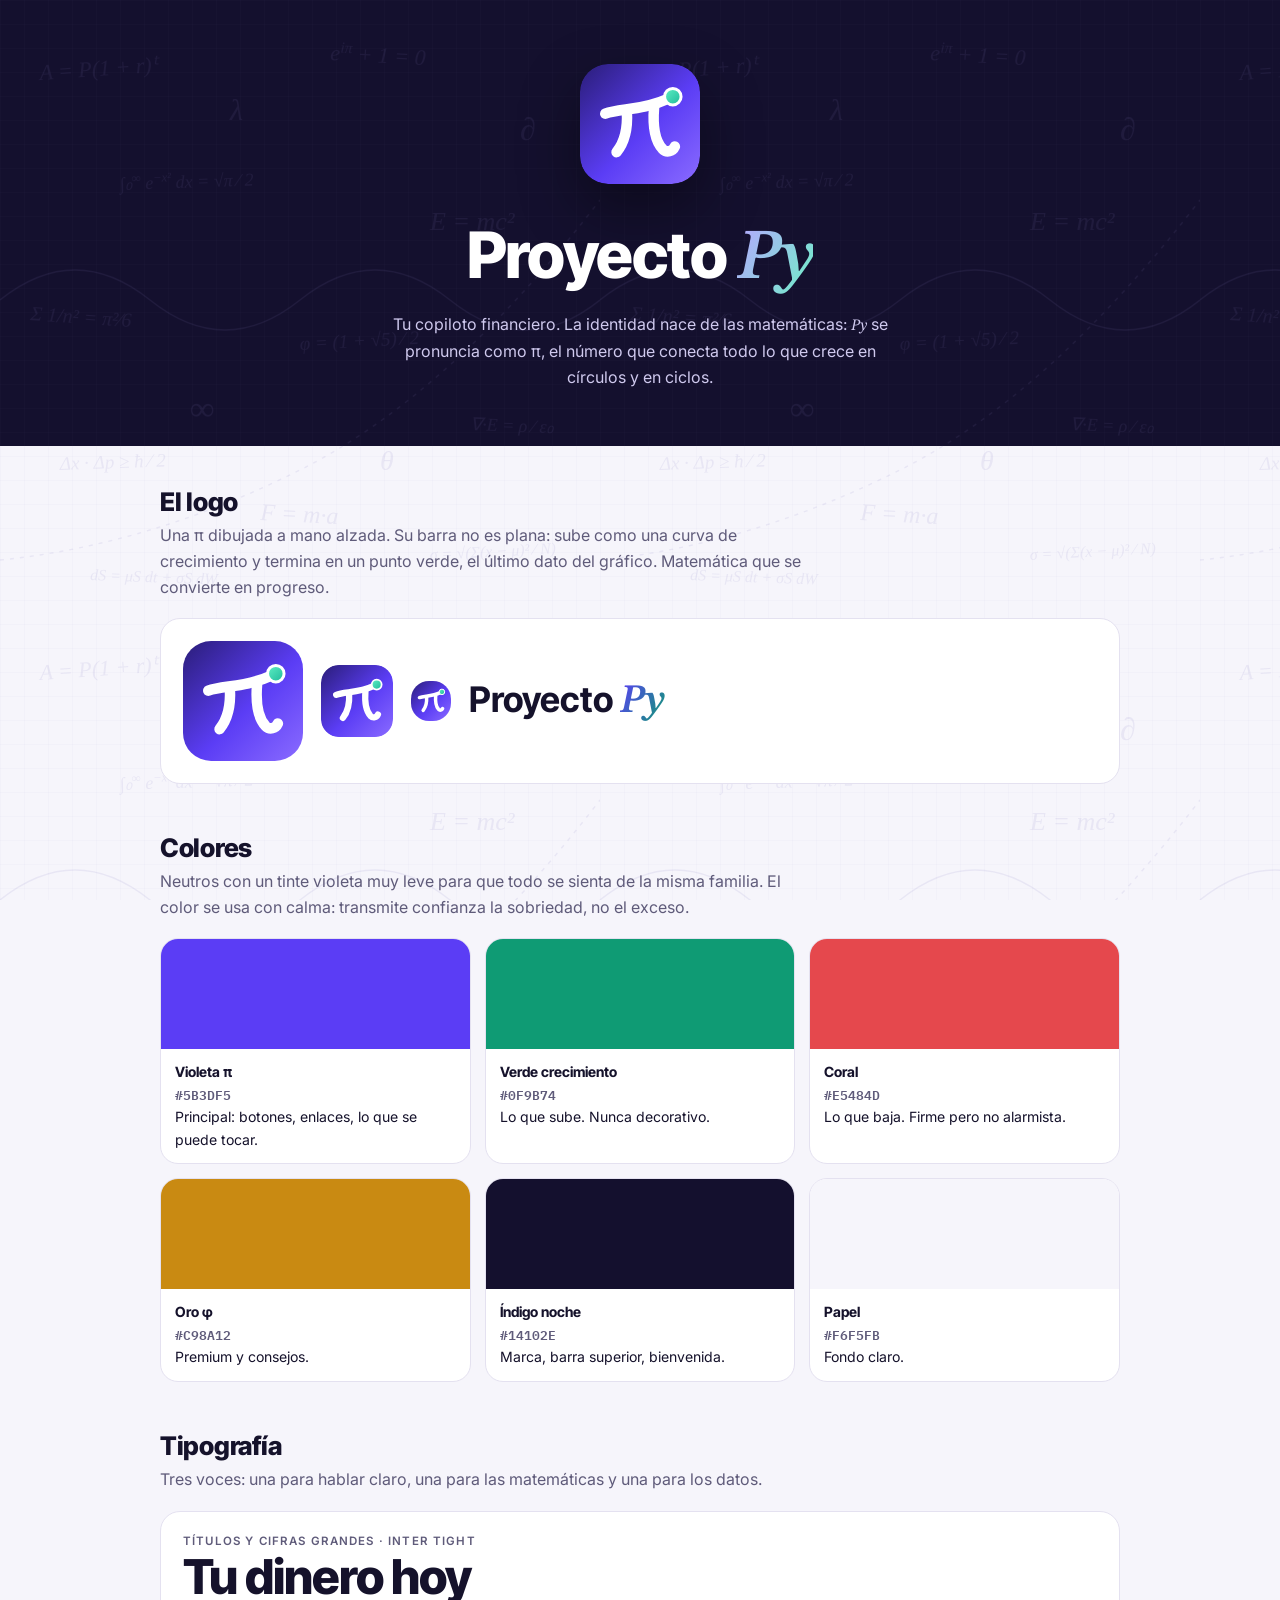
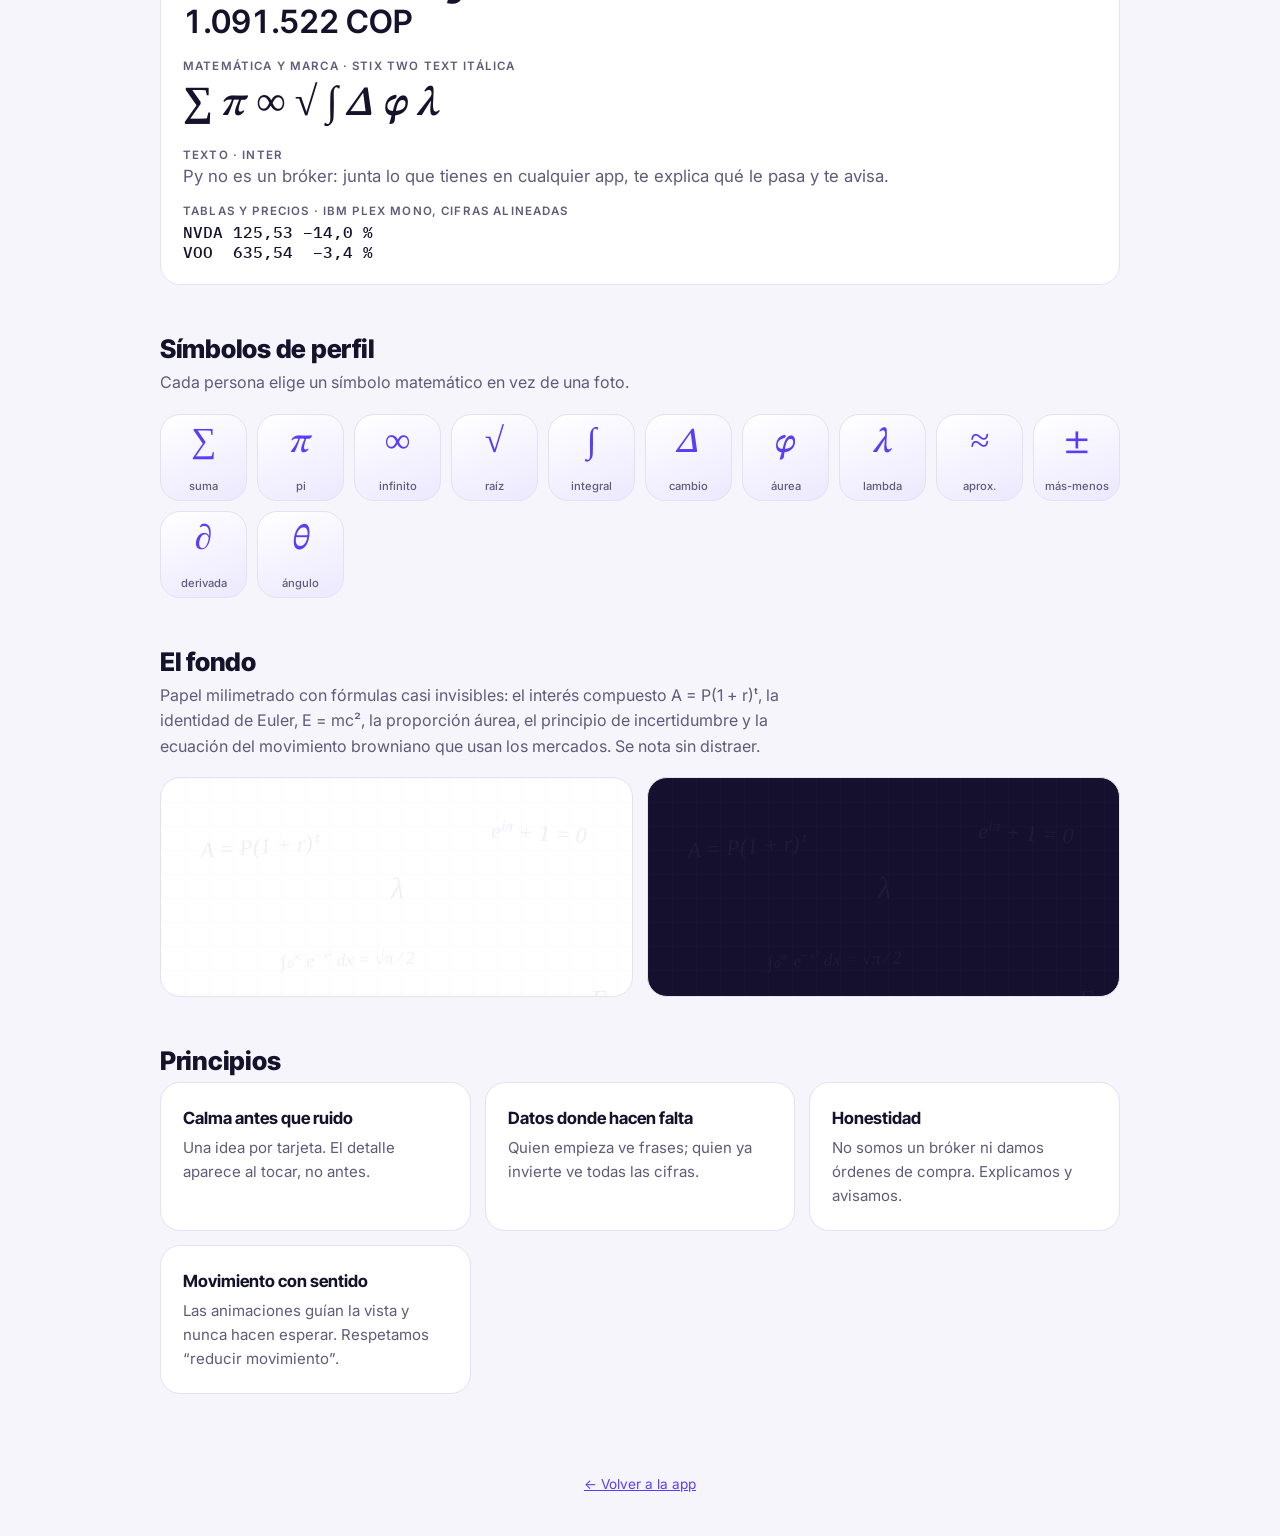
==== app/marca.html @ 68223124 "Identidad visual π: logo, paleta, tipografía matemática, fondo de fórmulas y guía de marca Co-Author" ====
<!doctype html>
<html lang="es">
<head>
<meta charset="utf-8">
<meta name="viewport" content="width=device-width,initial-scale=1,viewport-fit=cover">
<title>Proyecto Py · Marca</title>
<meta name="robots" content="noindex">
<link rel="icon" href="icon.svg" type="image/svg+xml">
<link rel="stylesheet" href="https://fonts.googleapis.com/css2?family=Inter+Tight:wght@500;600;700;800&family=Inter:wght@400;500;600&family=IBM+Plex+Mono:wght@400;600&family=STIX+Two+Text:ital,wght@1,500;1,600&display=swap">
<style>
:root{--bg:#f6f5fb;--fg:#15122b;--muted:#5f5b7a;--line:#e4e1f0;--surface:#fff;--math:"STIX Two Text",Georgia,serif;--display:"Inter Tight",system-ui,sans-serif}
@media (prefers-color-scheme:dark){:root{--bg:#0e0b1f;--fg:#ecebf7;--muted:#a19cc4;--line:#2b2550;--surface:#17132e;color-scheme:dark}}
*{box-sizing:border-box}
body{margin:0;background:var(--bg) url(fondo-claro.svg) fixed;background-size:600px;color:var(--fg);font:16px/1.6 Inter,system-ui,sans-serif}
@media (prefers-color-scheme:dark){body{background-image:url(fondo-oscuro.svg)}}
.hero{background:#14102e url(fondo-oscuro.svg);background-size:600px;color:#fff;padding:64px max(20px,env(safe-area-inset-left,0px)) 56px;text-align:center}
.hero img{width:120px;height:120px;border-radius:28px;box-shadow:0 24px 60px rgba(0,0,0,.4)}
.hero h1{font:800 clamp(2.4rem,7vw,4rem)/1 var(--display);margin:22px 0 8px;letter-spacing:-.02em}
.hero h1 em{font:italic 600 1.12em var(--math);background:linear-gradient(120deg,#b7a6ff,#6ff0c8);-webkit-background-clip:text;background-clip:text;color:transparent}
.hero p{color:#cfc9ee;max-width:52ch;margin:0 auto}
main{max-width:1000px;margin:0 auto;padding:40px max(20px,env(safe-area-inset-right,0px)) 80px max(20px,env(safe-area-inset-left,0px));display:grid;gap:48px}
h2{font:800 1.6rem var(--display);margin:0 0 6px;letter-spacing:-.01em}
.lead{color:var(--muted);margin:0 0 18px;max-width:65ch}
.card{background:var(--surface);border:1px solid var(--line);border-radius:20px;padding:22px}
.grid{display:grid;grid-template-columns:repeat(auto-fit,minmax(260px,1fr));gap:14px}
.sw{border-radius:18px;overflow:hidden;border:1px solid var(--line);background:var(--surface)}
.sw div{height:110px}
.sw p{margin:0;padding:12px 14px;font-size:.88rem}
.sw b{display:block;font-family:var(--display)}
.sw code{font:600 .8rem "IBM Plex Mono",monospace;color:var(--muted)}
.logos{display:flex;flex-wrap:wrap;gap:18px;align-items:center}
.logos img{border-radius:18px}
.wm{font:700 2.2rem var(--display)}
.wm em{font:italic 600 1.15em var(--math);background:linear-gradient(120deg,#5b3df5,#0f9b74);-webkit-background-clip:text;background-clip:text;color:transparent}
.type{display:grid;gap:18px}
.type .s1{font:800 3rem/1.05 var(--display);letter-spacing:-.02em}
.type .s2{font:italic 600 2.6rem var(--math)}
.type .s3{font:400 1.05rem Inter,sans-serif;color:var(--muted)}
.type .s4{font:600 2rem var(--display);font-variant-numeric:tabular-nums}
.type .s5{font:500 1rem "IBM Plex Mono",monospace}
.type small{display:block;font:600 .72rem Inter;letter-spacing:.1em;text-transform:uppercase;color:var(--muted);margin-bottom:4px}
.syms{display:grid;grid-template-columns:repeat(auto-fill,minmax(84px,1fr));gap:10px}
.syms div{aspect-ratio:1;border-radius:20px;display:grid;place-items:center;font:italic 500 2.2rem var(--math);color:#5b3df5;background:linear-gradient(160deg,var(--surface),#ece8ff);border:1px solid var(--line)}
@media (prefers-color-scheme:dark){.syms div{color:#b7a6ff;background:linear-gradient(160deg,var(--surface),#2a2260)}}
.syms span{font:500 .7rem Inter;color:var(--muted);font-style:normal}
.rules{display:grid;grid-template-columns:repeat(auto-fit,minmax(260px,1fr));gap:14px}
.rules .card b{font-family:var(--display);font-size:1.05rem;display:block;margin-bottom:4px}
.rules .card p{margin:0;color:var(--muted);font-size:.94rem}
.pattern{height:220px;border-radius:20px;border:1px solid var(--line);background:#fff url(fondo-claro.svg);background-size:600px}
.pattern.dark{background:#14102e url(fondo-oscuro.svg);background-size:600px}
.two{display:grid;grid-template-columns:1fr 1fr;gap:14px}
@media (max-width:640px){.two{grid-template-columns:1fr}}
footer{text-align:center;color:var(--muted);font-size:.85rem;padding-bottom:40px}
a{color:#5b3df5}
</style>
</head>
<body>
<header class="hero">
  <img src="icon.svg" alt="Logo de Proyecto Py">
  <h1>Proyecto <em>Py</em></h1>
  <p>Tu copiloto financiero. La identidad nace de las matemáticas: <em style="font-family:var(--math)">Py</em> se pronuncia como π, el número que conecta todo lo que crece en círculos y en ciclos.</p>
</header>
<main>
  <section>
    <h2>El logo</h2>
    <p class="lead">Una π dibujada a mano alzada. Su barra no es plana: sube como una curva de crecimiento y termina en un punto verde, el último dato del gráfico. Matemática que se convierte en progreso.</p>
    <div class="card logos">
      <img src="icon.svg" width="120" height="120" alt="">
      <img src="icon.svg" width="72" height="72" alt="">
      <img src="icon.svg" width="40" height="40" alt="">
      <span class="wm">Proyecto <em>Py</em></span>
    </div>
  </section>
  <section>
    <h2>Colores</h2>
    <p class="lead">Neutros con un tinte violeta muy leve para que todo se sienta de la misma familia. El color se usa con calma: transmite confianza la sobriedad, no el exceso.</p>
    <div class="grid">
      <div class="sw"><div style="background:#5b3df5"></div><p><b>Violeta π</b><code>#5B3DF5</code><br>Principal: botones, enlaces, lo que se puede tocar.</p></div>
      <div class="sw"><div style="background:#0f9b74"></div><p><b>Verde crecimiento</b><code>#0F9B74</code><br>Lo que sube. Nunca decorativo.</p></div>
      <div class="sw"><div style="background:#e5484d"></div><p><b>Coral</b><code>#E5484D</code><br>Lo que baja. Firme pero no alarmista.</p></div>
      <div class="sw"><div style="background:#c98a12"></div><p><b>Oro φ</b><code>#C98A12</code><br>Premium y consejos.</p></div>
      <div class="sw"><div style="background:#14102e"></div><p><b>Índigo noche</b><code>#14102E</code><br>Marca, barra superior, bienvenida.</p></div>
      <div class="sw"><div style="background:#f6f5fb"></div><p><b>Papel</b><code>#F6F5FB</code><br>Fondo claro.</p></div>
    </div>
  </section>
  <section>
    <h2>Tipografía</h2>
    <p class="lead">Tres voces: una para hablar claro, una para las matemáticas y una para los datos.</p>
    <div class="card type">
      <div><small>Títulos y cifras grandes · Inter Tight</small><div class="s1">Tu dinero hoy</div><div class="s4">1.091.522 COP</div></div>
      <div><small>Matemática y marca · STIX Two Text itálica</small><div class="s2">∑ π ∞ √ ∫ Δ φ λ</div></div>
      <div><small>Texto · Inter</small><div class="s3">Py no es un bróker: junta lo que tienes en cualquier app, te explica qué le pasa y te avisa.</div></div>
      <div><small>Tablas y precios · IBM Plex Mono, cifras alineadas</small><div class="s5">NVDA 125,53 −14,0 %<br>VOO&nbsp; 635,54 &nbsp;−3,4 %</div></div>
    </div>
  </section>
  <section>
    <h2>Símbolos de perfil</h2>
    <p class="lead">Cada persona elige un símbolo matemático en vez de una foto.</p>
    <div class="syms">
      <div>∑<span>suma</span></div><div>π<span>pi</span></div><div>∞<span>infinito</span></div><div>√<span>raíz</span></div><div>∫<span>integral</span></div><div>Δ<span>cambio</span></div>
      <div>φ<span>áurea</span></div><div>λ<span>lambda</span></div><div>≈<span>aprox.</span></div><div>±<span>más-menos</span></div><div>∂<span>derivada</span></div><div>θ<span>ángulo</span></div>
    </div>
  </section>
  <section>
    <h2>El fondo</h2>
    <p class="lead">Papel milimetrado con fórmulas casi invisibles: el interés compuesto A = P(1 + r)ᵗ, la identidad de Euler, E = mc², la proporción áurea, el principio de incertidumbre y la ecuación del movimiento browniano que usan los mercados. Se nota sin distraer.</p>
    <div class="two"><div class="pattern"></div><div class="pattern dark"></div></div>
  </section>
  <section>
    <h2>Principios</h2>
    <div class="rules">
      <div class="card"><b>Calma antes que ruido</b><p>Una idea por tarjeta. El detalle aparece al tocar, no antes.</p></div>
      <div class="card"><b>Datos donde hacen falta</b><p>Quien empieza ve frases; quien ya invierte ve todas las cifras.</p></div>
      <div class="card"><b>Honestidad</b><p>No somos un bróker ni damos órdenes de compra. Explicamos y avisamos.</p></div>
      <div class="card"><b>Movimiento con sentido</b><p>Las animaciones guían la vista y nunca hacen esperar. Respetamos “reducir movimiento”.</p></div>
    </div>
  </section>
</main>
<footer><a href="./">← Volver a la app</a></footer>
</body>
</html>
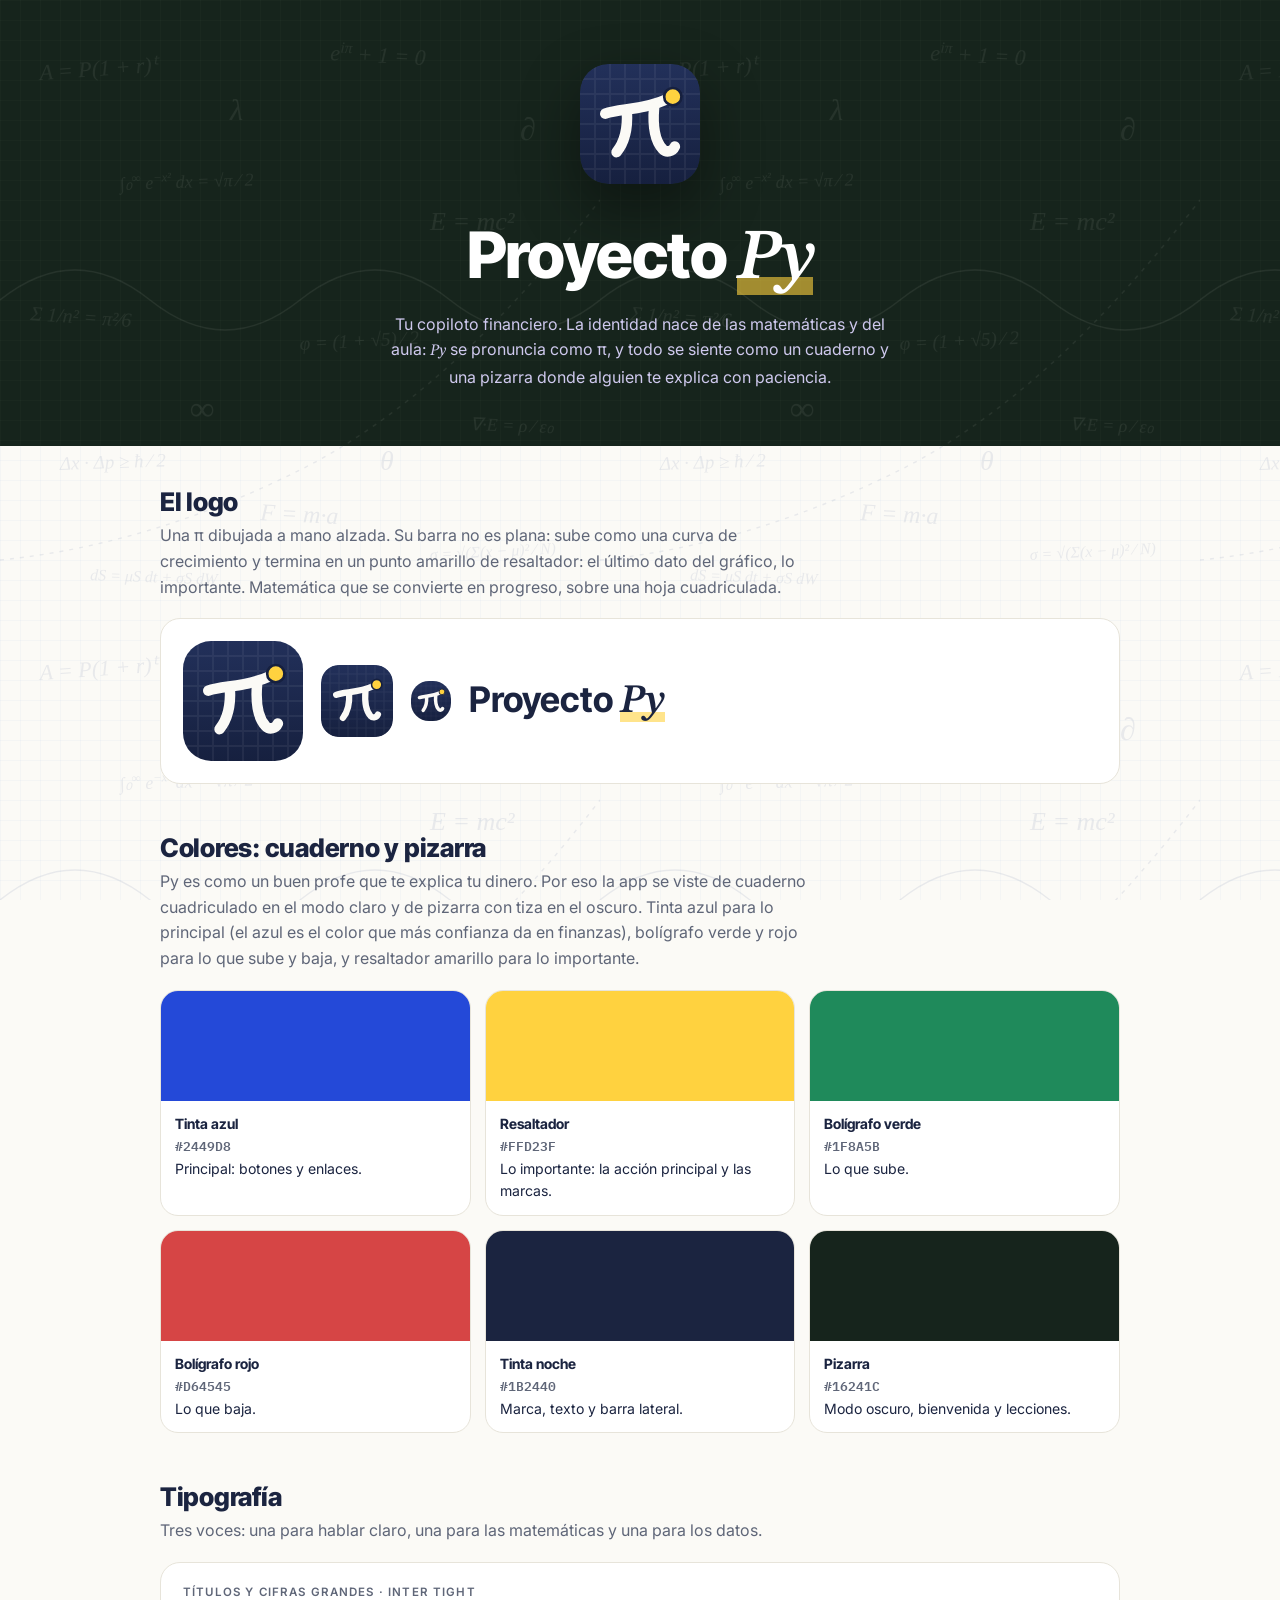
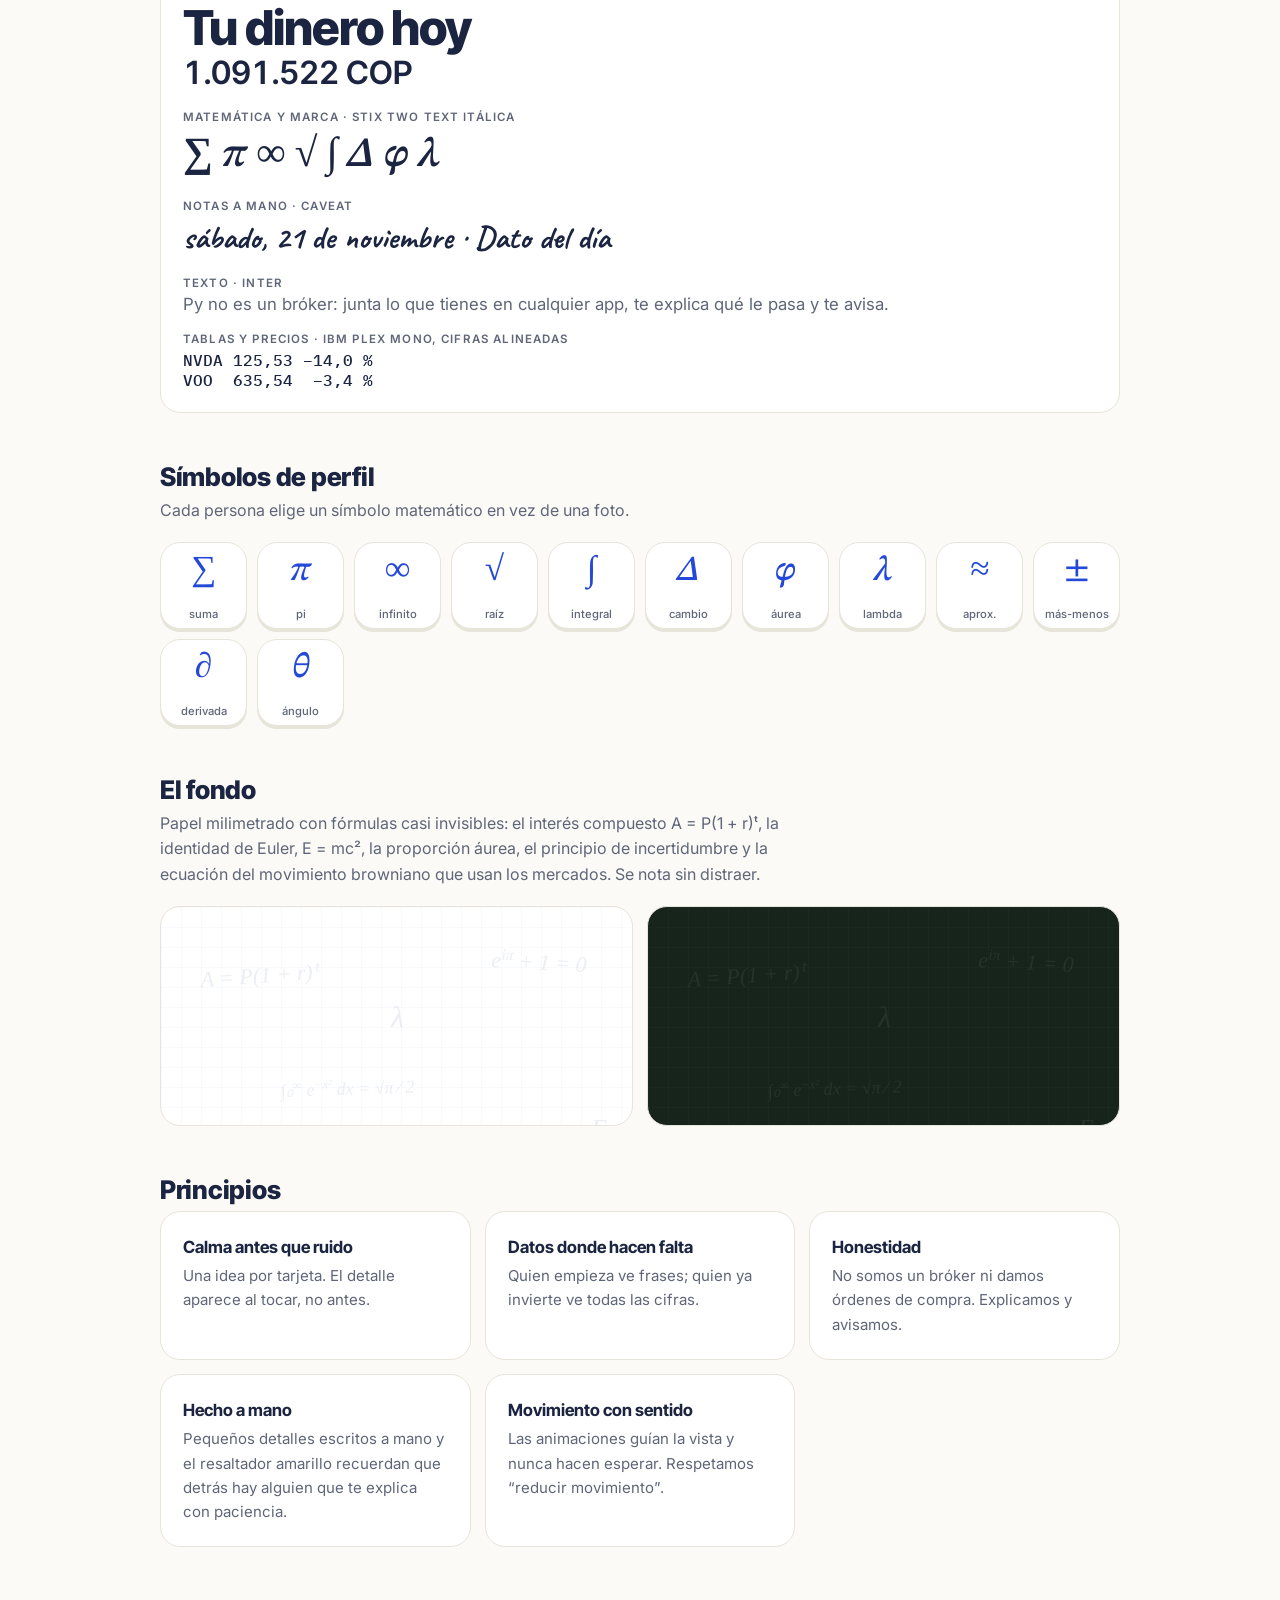
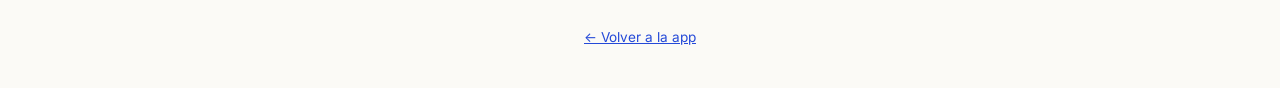
==== commit 6bae4cb1: "Identidad cuaderno y pizarra, Inicio rediseñado (frase del día, curva de 30 días, accesos, lo import" ====
--- a/app/marca.html
+++ b/app/marca.html
@@ -6,17 +6,17 @@
 <title>Proyecto Py · Marca</title>
 <meta name="robots" content="noindex">
 <link rel="icon" href="icon.svg" type="image/svg+xml">
-<link rel="stylesheet" href="https://fonts.googleapis.com/css2?family=Inter+Tight:wght@500;600;700;800&family=Inter:wght@400;500;600&family=IBM+Plex+Mono:wght@400;600&family=STIX+Two+Text:ital,wght@1,500;1,600&display=swap">
+<link rel="stylesheet" href="https://fonts.googleapis.com/css2?family=Inter+Tight:wght@500;600;700;800&family=Inter:wght@400;500;600&family=IBM+Plex+Mono:wght@400;600&family=STIX+Two+Text:ital,wght@1,500;1,600&family=Caveat:wght@700&display=swap">
 <style>
-:root{--bg:#f6f5fb;--fg:#15122b;--muted:#5f5b7a;--line:#e4e1f0;--surface:#fff;--math:"STIX Two Text",Georgia,serif;--display:"Inter Tight",system-ui,sans-serif}
-@media (prefers-color-scheme:dark){:root{--bg:#0e0b1f;--fg:#ecebf7;--muted:#a19cc4;--line:#2b2550;--surface:#17132e;color-scheme:dark}}
+:root{--bg:#fbfaf6;--fg:#1b2440;--muted:#5f6678;--line:#e7e4da;--surface:#fff;--math:"STIX Two Text",Georgia,serif;--display:"Inter Tight",system-ui,sans-serif}
+@media (prefers-color-scheme:dark){:root{--bg:#142019;--fg:#eff1e8;--muted:#a8b5ab;--line:#2e4338;--surface:#1b2a22;color-scheme:dark}}
 *{box-sizing:border-box}
 body{margin:0;background:var(--bg) url(fondo-claro.svg) fixed;background-size:600px;color:var(--fg);font:16px/1.6 Inter,system-ui,sans-serif}
 @media (prefers-color-scheme:dark){body{background-image:url(fondo-oscuro.svg)}}
-.hero{background:#14102e url(fondo-oscuro.svg);background-size:600px;color:#fff;padding:64px max(20px,env(safe-area-inset-left,0px)) 56px;text-align:center}
+.hero{background:#16241c url(fondo-oscuro.svg);background-size:600px;color:#fff;padding:64px max(20px,env(safe-area-inset-left,0px)) 56px;text-align:center}
 .hero img{width:120px;height:120px;border-radius:28px;box-shadow:0 24px 60px rgba(0,0,0,.4)}
 .hero h1{font:800 clamp(2.4rem,7vw,4rem)/1 var(--display);margin:22px 0 8px;letter-spacing:-.02em}
-.hero h1 em{font:italic 600 1.12em var(--math);background:linear-gradient(120deg,#b7a6ff,#6ff0c8);-webkit-background-clip:text;background-clip:text;color:transparent}
+.hero h1 em{font:italic 600 1.12em var(--math);color:#fff;box-shadow:inset 0 -.25em 0 rgba(255,210,63,.6)}
 .hero p{color:#cfc9ee;max-width:52ch;margin:0 auto}
 main{max-width:1000px;margin:0 auto;padding:40px max(20px,env(safe-area-inset-right,0px)) 80px max(20px,env(safe-area-inset-left,0px));display:grid;gap:48px}
 h2{font:800 1.6rem var(--display);margin:0 0 6px;letter-spacing:-.01em}
@@ -31,7 +31,7 @@
 .logos{display:flex;flex-wrap:wrap;gap:18px;align-items:center}
 .logos img{border-radius:18px}
 .wm{font:700 2.2rem var(--display)}
-.wm em{font:italic 600 1.15em var(--math);background:linear-gradient(120deg,#5b3df5,#0f9b74);-webkit-background-clip:text;background-clip:text;color:transparent}
+.wm em{font:italic 600 1.15em var(--math);box-shadow:inset 0 -.25em 0 rgba(255,210,63,.6)}
 .type{display:grid;gap:18px}
 .type .s1{font:800 3rem/1.05 var(--display);letter-spacing:-.02em}
 .type .s2{font:italic 600 2.6rem var(--math)}
@@ -40,30 +40,30 @@
 .type .s5{font:500 1rem "IBM Plex Mono",monospace}
 .type small{display:block;font:600 .72rem Inter;letter-spacing:.1em;text-transform:uppercase;color:var(--muted);margin-bottom:4px}
 .syms{display:grid;grid-template-columns:repeat(auto-fill,minmax(84px,1fr));gap:10px}
-.syms div{aspect-ratio:1;border-radius:20px;display:grid;place-items:center;font:italic 500 2.2rem var(--math);color:#5b3df5;background:linear-gradient(160deg,var(--surface),#ece8ff);border:1px solid var(--line)}
-@media (prefers-color-scheme:dark){.syms div{color:#b7a6ff;background:linear-gradient(160deg,var(--surface),#2a2260)}}
+.syms div{aspect-ratio:1;border-radius:20px;display:grid;place-items:center;font:italic 500 2.2rem var(--math);color:#2449d8;background:var(--surface);border:1.5px solid var(--line);box-shadow:0 3px 0 var(--line)}
+@media (prefers-color-scheme:dark){.syms div{color:#9db8ff}}
 .syms span{font:500 .7rem Inter;color:var(--muted);font-style:normal}
 .rules{display:grid;grid-template-columns:repeat(auto-fit,minmax(260px,1fr));gap:14px}
 .rules .card b{font-family:var(--display);font-size:1.05rem;display:block;margin-bottom:4px}
 .rules .card p{margin:0;color:var(--muted);font-size:.94rem}
 .pattern{height:220px;border-radius:20px;border:1px solid var(--line);background:#fff url(fondo-claro.svg);background-size:600px}
-.pattern.dark{background:#14102e url(fondo-oscuro.svg);background-size:600px}
+.pattern.dark{background:#16241c url(fondo-oscuro.svg);background-size:600px}
 .two{display:grid;grid-template-columns:1fr 1fr;gap:14px}
 @media (max-width:640px){.two{grid-template-columns:1fr}}
 footer{text-align:center;color:var(--muted);font-size:.85rem;padding-bottom:40px}
-a{color:#5b3df5}
+a{color:#2449d8}
 </style>
 </head>
 <body>
 <header class="hero">
   <img src="icon.svg" alt="Logo de Proyecto Py">
   <h1>Proyecto <em>Py</em></h1>
-  <p>Tu copiloto financiero. La identidad nace de las matemáticas: <em style="font-family:var(--math)">Py</em> se pronuncia como π, el número que conecta todo lo que crece en círculos y en ciclos.</p>
+  <p>Tu copiloto financiero. La identidad nace de las matemáticas y del aula: <em style="font-family:var(--math)">Py</em> se pronuncia como π, y todo se siente como un cuaderno y una pizarra donde alguien te explica con paciencia.</p>
 </header>
 <main>
   <section>
     <h2>El logo</h2>
-    <p class="lead">Una π dibujada a mano alzada. Su barra no es plana: sube como una curva de crecimiento y termina en un punto verde, el último dato del gráfico. Matemática que se convierte en progreso.</p>
+    <p class="lead">Una π dibujada a mano alzada. Su barra no es plana: sube como una curva de crecimiento y termina en un punto amarillo de resaltador: el último dato del gráfico, lo importante. Matemática que se convierte en progreso, sobre una hoja cuadriculada.</p>
     <div class="card logos">
       <img src="icon.svg" width="120" height="120" alt="">
       <img src="icon.svg" width="72" height="72" alt="">
@@ -72,15 +72,15 @@
     </div>
   </section>
   <section>
-    <h2>Colores</h2>
-    <p class="lead">Neutros con un tinte violeta muy leve para que todo se sienta de la misma familia. El color se usa con calma: transmite confianza la sobriedad, no el exceso.</p>
+    <h2>Colores: cuaderno y pizarra</h2>
+    <p class="lead">Py es como un buen profe que te explica tu dinero. Por eso la app se viste de cuaderno cuadriculado en el modo claro y de pizarra con tiza en el oscuro. Tinta azul para lo principal (el azul es el color que más confianza da en finanzas), bolígrafo verde y rojo para lo que sube y baja, y resaltador amarillo para lo importante.</p>
     <div class="grid">
-      <div class="sw"><div style="background:#5b3df5"></div><p><b>Violeta π</b><code>#5B3DF5</code><br>Principal: botones, enlaces, lo que se puede tocar.</p></div>
-      <div class="sw"><div style="background:#0f9b74"></div><p><b>Verde crecimiento</b><code>#0F9B74</code><br>Lo que sube. Nunca decorativo.</p></div>
-      <div class="sw"><div style="background:#e5484d"></div><p><b>Coral</b><code>#E5484D</code><br>Lo que baja. Firme pero no alarmista.</p></div>
-      <div class="sw"><div style="background:#c98a12"></div><p><b>Oro φ</b><code>#C98A12</code><br>Premium y consejos.</p></div>
-      <div class="sw"><div style="background:#14102e"></div><p><b>Índigo noche</b><code>#14102E</code><br>Marca, barra superior, bienvenida.</p></div>
-      <div class="sw"><div style="background:#f6f5fb"></div><p><b>Papel</b><code>#F6F5FB</code><br>Fondo claro.</p></div>
+      <div class="sw"><div style="background:#2449d8"></div><p><b>Tinta azul</b><code>#2449D8</code><br>Principal: botones y enlaces.</p></div>
+      <div class="sw"><div style="background:#ffd23f"></div><p><b>Resaltador</b><code>#FFD23F</code><br>Lo importante: la acción principal y las marcas.</p></div>
+      <div class="sw"><div style="background:#1f8a5b"></div><p><b>Bolígrafo verde</b><code>#1F8A5B</code><br>Lo que sube.</p></div>
+      <div class="sw"><div style="background:#d64545"></div><p><b>Bolígrafo rojo</b><code>#D64545</code><br>Lo que baja.</p></div>
+      <div class="sw"><div style="background:#1b2440"></div><p><b>Tinta noche</b><code>#1B2440</code><br>Marca, texto y barra lateral.</p></div>
+      <div class="sw"><div style="background:#16241c"></div><p><b>Pizarra</b><code>#16241C</code><br>Modo oscuro, bienvenida y lecciones.</p></div>
     </div>
   </section>
   <section>
@@ -89,6 +89,7 @@
     <div class="card type">
       <div><small>Títulos y cifras grandes · Inter Tight</small><div class="s1">Tu dinero hoy</div><div class="s4">1.091.522 COP</div></div>
       <div><small>Matemática y marca · STIX Two Text itálica</small><div class="s2">∑ π ∞ √ ∫ Δ φ λ</div></div>
+      <div><small>Notas a mano · Caveat</small><div style="font:700 2rem Caveat,cursive">sábado, 21 de noviembre · Dato del día</div></div>
       <div><small>Texto · Inter</small><div class="s3">Py no es un bróker: junta lo que tienes en cualquier app, te explica qué le pasa y te avisa.</div></div>
       <div><small>Tablas y precios · IBM Plex Mono, cifras alineadas</small><div class="s5">NVDA 125,53 −14,0 %<br>VOO&nbsp; 635,54 &nbsp;−3,4 %</div></div>
     </div>
@@ -112,6 +113,7 @@
       <div class="card"><b>Calma antes que ruido</b><p>Una idea por tarjeta. El detalle aparece al tocar, no antes.</p></div>
       <div class="card"><b>Datos donde hacen falta</b><p>Quien empieza ve frases; quien ya invierte ve todas las cifras.</p></div>
       <div class="card"><b>Honestidad</b><p>No somos un bróker ni damos órdenes de compra. Explicamos y avisamos.</p></div>
+      <div class="card"><b>Hecho a mano</b><p>Pequeños detalles escritos a mano y el resaltador amarillo recuerdan que detrás hay alguien que te explica con paciencia.</p></div>
       <div class="card"><b>Movimiento con sentido</b><p>Las animaciones guían la vista y nunca hacen esperar. Respetamos “reducir movimiento”.</p></div>
     </div>
   </section>
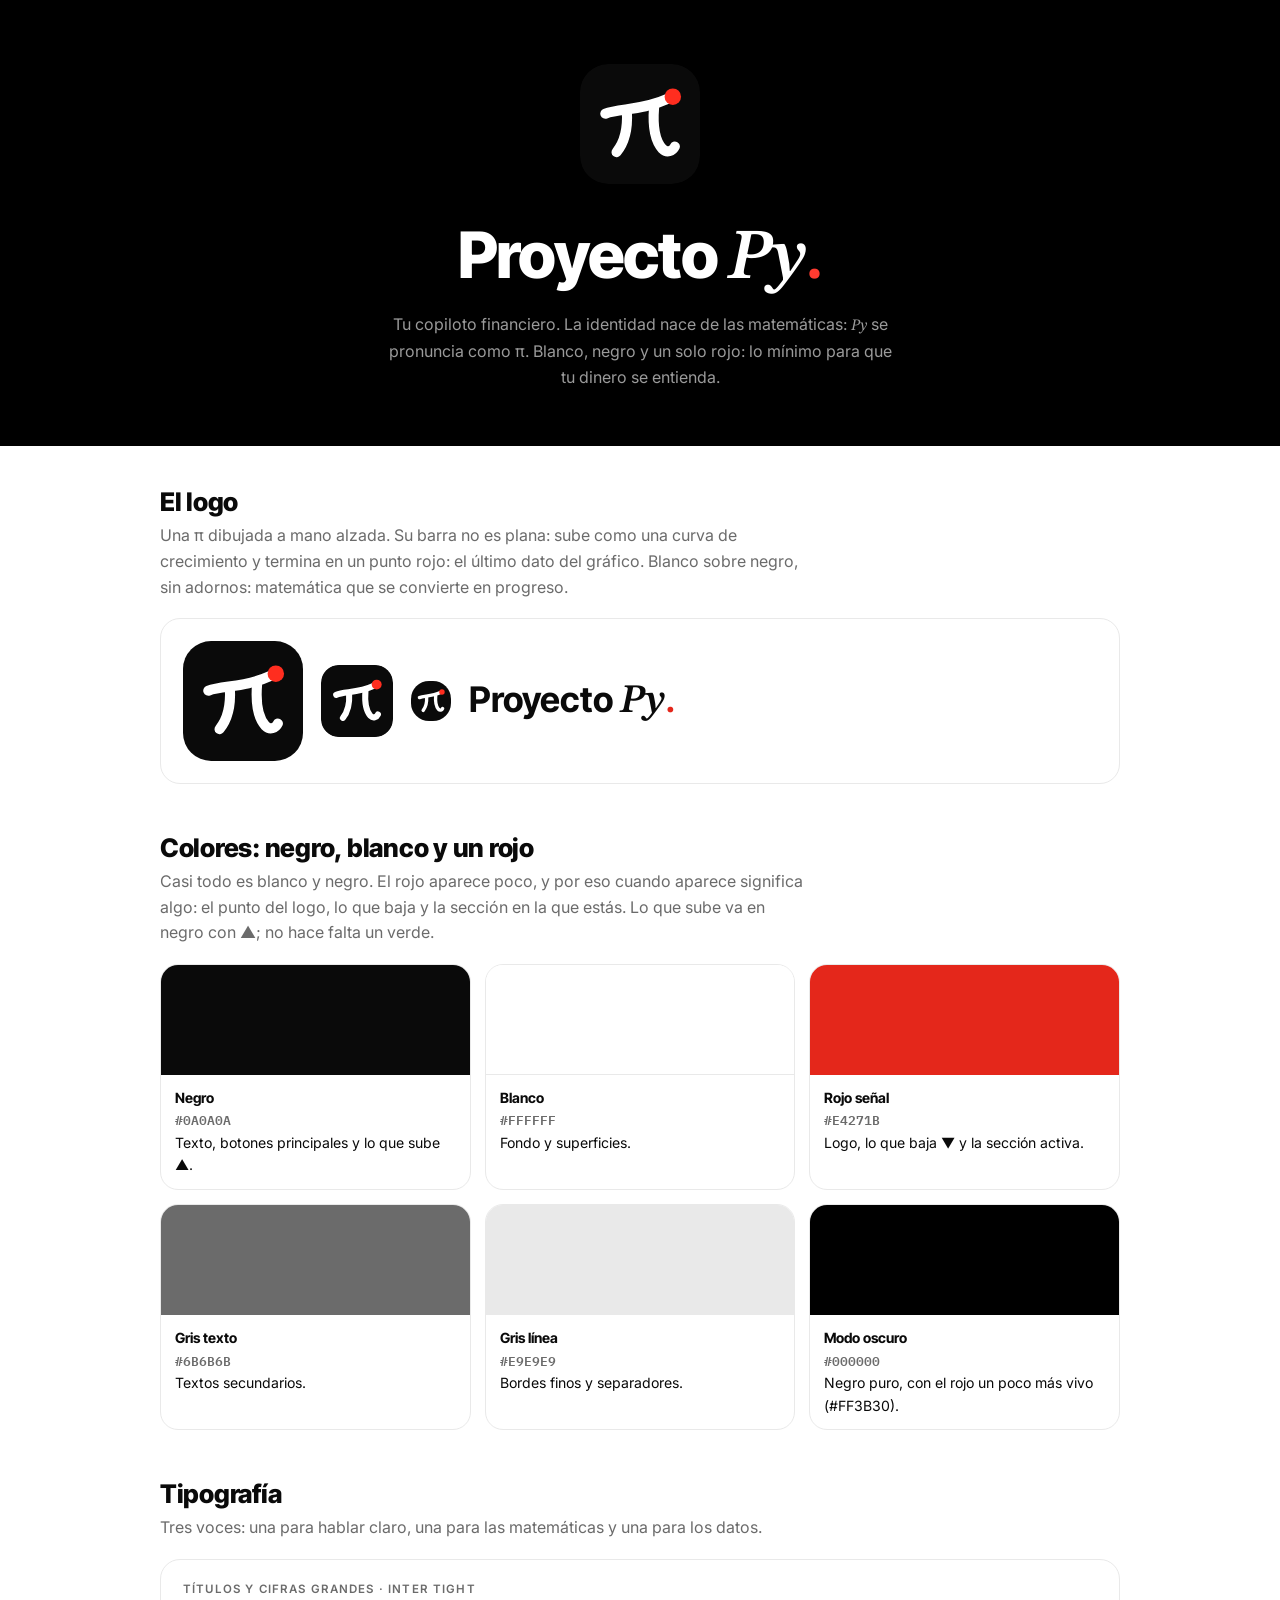
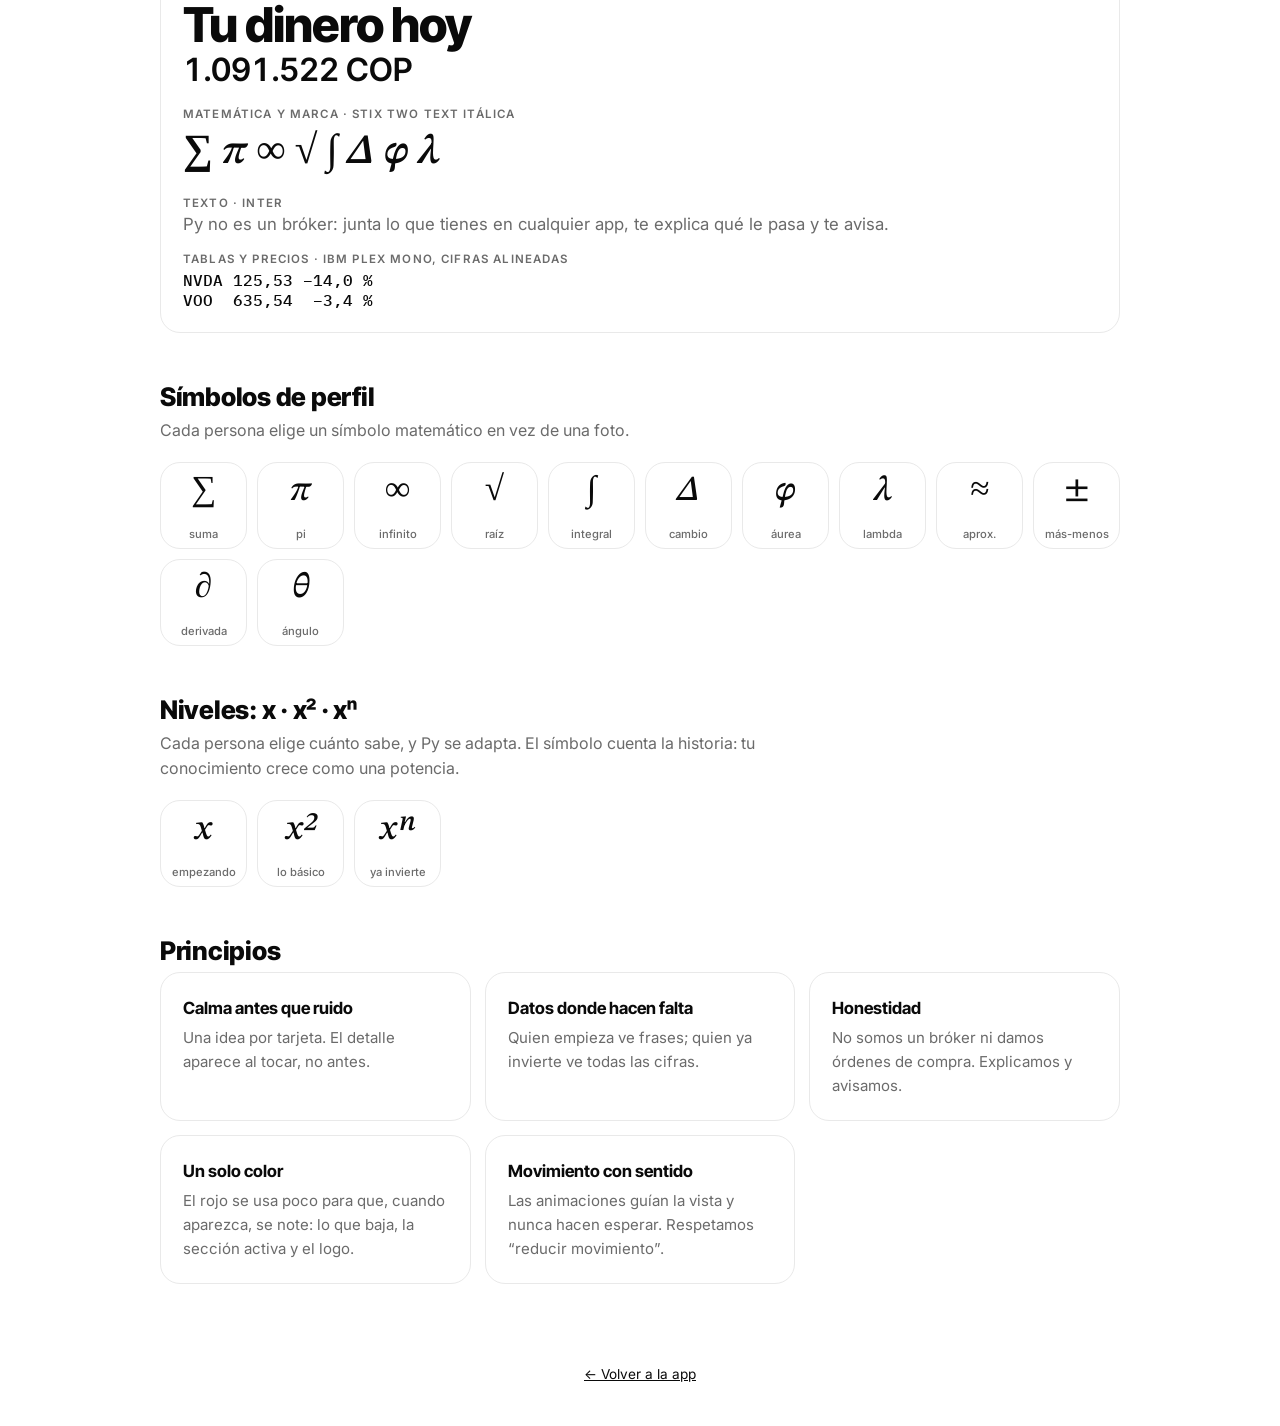
==== commit 850db311: "Identidad minimalista negro/blanco/rojo y pulido de todas las pantallas (v7) Co-Authored-By: Claude " ====
--- a/app/marca.html
+++ b/app/marca.html
@@ -8,16 +8,16 @@
 <link rel="icon" href="icon.svg" type="image/svg+xml">
 <link rel="stylesheet" href="https://fonts.googleapis.com/css2?family=Inter+Tight:wght@500;600;700;800&family=Inter:wght@400;500;600&family=IBM+Plex+Mono:wght@400;600&family=STIX+Two+Text:ital,wght@1,500;1,600&family=Caveat:wght@700&display=swap">
 <style>
-:root{--bg:#fbfaf6;--fg:#1b2440;--muted:#5f6678;--line:#e7e4da;--surface:#fff;--math:"STIX Two Text",Georgia,serif;--display:"Inter Tight",system-ui,sans-serif}
-@media (prefers-color-scheme:dark){:root{--bg:#142019;--fg:#eff1e8;--muted:#a8b5ab;--line:#2e4338;--surface:#1b2a22;color-scheme:dark}}
+:root{--bg:#fff;--fg:#0a0a0a;--muted:#6b6b6b;--line:#e9e9e9;--surface:#fff;--math:"STIX Two Text",Georgia,serif;--display:"Inter Tight",system-ui,sans-serif}
+@media (prefers-color-scheme:dark){:root{--bg:#000;--fg:#f5f5f5;--muted:#9a9a9a;--line:#232323;--surface:#0d0d0d;color-scheme:dark}}
 *{box-sizing:border-box}
-body{margin:0;background:var(--bg) url(fondo-claro.svg) fixed;background-size:600px;color:var(--fg);font:16px/1.6 Inter,system-ui,sans-serif}
-@media (prefers-color-scheme:dark){body{background-image:url(fondo-oscuro.svg)}}
-.hero{background:#16241c url(fondo-oscuro.svg);background-size:600px;color:#fff;padding:64px max(20px,env(safe-area-inset-left,0px)) 56px;text-align:center}
+body{margin:0;background:var(--bg);color:var(--fg);font:16px/1.6 Inter,system-ui,sans-serif}
+
+.hero{background:#000;color:#fff;padding:64px max(20px,env(safe-area-inset-left,0px)) 56px;text-align:center}
 .hero img{width:120px;height:120px;border-radius:28px;box-shadow:0 24px 60px rgba(0,0,0,.4)}
 .hero h1{font:800 clamp(2.4rem,7vw,4rem)/1 var(--display);margin:22px 0 8px;letter-spacing:-.02em}
-.hero h1 em{font:italic 600 1.12em var(--math);color:#fff;box-shadow:inset 0 -.25em 0 rgba(255,210,63,.6)}
-.hero p{color:#cfc9ee;max-width:52ch;margin:0 auto}
+.hero h1 em{font:italic 600 1.12em var(--math);color:#fff}.hero h1 em::after{content:".";color:#ff3b30;font-style:normal}
+.hero p{color:#9a9a9a;max-width:52ch;margin:0 auto}
 main{max-width:1000px;margin:0 auto;padding:40px max(20px,env(safe-area-inset-right,0px)) 80px max(20px,env(safe-area-inset-left,0px));display:grid;gap:48px}
 h2{font:800 1.6rem var(--display);margin:0 0 6px;letter-spacing:-.01em}
 .lead{color:var(--muted);margin:0 0 18px;max-width:65ch}
@@ -31,7 +31,7 @@
 .logos{display:flex;flex-wrap:wrap;gap:18px;align-items:center}
 .logos img{border-radius:18px}
 .wm{font:700 2.2rem var(--display)}
-.wm em{font:italic 600 1.15em var(--math);box-shadow:inset 0 -.25em 0 rgba(255,210,63,.6)}
+.wm em{font:italic 600 1.15em var(--math)}.wm em::after{content:".";color:#e4271b;font-style:normal}
 .type{display:grid;gap:18px}
 .type .s1{font:800 3rem/1.05 var(--display);letter-spacing:-.02em}
 .type .s2{font:italic 600 2.6rem var(--math)}
@@ -40,8 +40,8 @@
 .type .s5{font:500 1rem "IBM Plex Mono",monospace}
 .type small{display:block;font:600 .72rem Inter;letter-spacing:.1em;text-transform:uppercase;color:var(--muted);margin-bottom:4px}
 .syms{display:grid;grid-template-columns:repeat(auto-fill,minmax(84px,1fr));gap:10px}
-.syms div{aspect-ratio:1;border-radius:20px;display:grid;place-items:center;font:italic 500 2.2rem var(--math);color:#2449d8;background:var(--surface);border:1.5px solid var(--line);box-shadow:0 3px 0 var(--line)}
-@media (prefers-color-scheme:dark){.syms div{color:#9db8ff}}
+.syms div{aspect-ratio:1;border-radius:20px;display:grid;place-items:center;font:italic 500 2.2rem var(--math);color:var(--fg);background:var(--surface);border:1px solid var(--line)}
+
 .syms span{font:500 .7rem Inter;color:var(--muted);font-style:normal}
 .rules{display:grid;grid-template-columns:repeat(auto-fit,minmax(260px,1fr));gap:14px}
 .rules .card b{font-family:var(--display);font-size:1.05rem;display:block;margin-bottom:4px}
@@ -51,19 +51,19 @@
 .two{display:grid;grid-template-columns:1fr 1fr;gap:14px}
 @media (max-width:640px){.two{grid-template-columns:1fr}}
 footer{text-align:center;color:var(--muted);font-size:.85rem;padding-bottom:40px}
-a{color:#2449d8}
+a{color:var(--fg)}
 </style>
 </head>
 <body>
 <header class="hero">
   <img src="icon.svg" alt="Logo de Proyecto Py">
   <h1>Proyecto <em>Py</em></h1>
-  <p>Tu copiloto financiero. La identidad nace de las matemáticas y del aula: <em style="font-family:var(--math)">Py</em> se pronuncia como π, y todo se siente como un cuaderno y una pizarra donde alguien te explica con paciencia.</p>
+  <p>Tu copiloto financiero. La identidad nace de las matemáticas: <em style="font-family:var(--math)">Py</em> se pronuncia como π. Blanco, negro y un solo rojo: lo mínimo para que tu dinero se entienda.</p>
 </header>
 <main>
   <section>
     <h2>El logo</h2>
-    <p class="lead">Una π dibujada a mano alzada. Su barra no es plana: sube como una curva de crecimiento y termina en un punto amarillo de resaltador: el último dato del gráfico, lo importante. Matemática que se convierte en progreso, sobre una hoja cuadriculada.</p>
+    <p class="lead">Una π dibujada a mano alzada. Su barra no es plana: sube como una curva de crecimiento y termina en un punto rojo: el último dato del gráfico. Blanco sobre negro, sin adornos: matemática que se convierte en progreso.</p>
     <div class="card logos">
       <img src="icon.svg" width="120" height="120" alt="">
       <img src="icon.svg" width="72" height="72" alt="">
@@ -72,15 +72,15 @@
     </div>
   </section>
   <section>
-    <h2>Colores: cuaderno y pizarra</h2>
-    <p class="lead">Py es como un buen profe que te explica tu dinero. Por eso la app se viste de cuaderno cuadriculado en el modo claro y de pizarra con tiza en el oscuro. Tinta azul para lo principal (el azul es el color que más confianza da en finanzas), bolígrafo verde y rojo para lo que sube y baja, y resaltador amarillo para lo importante.</p>
+    <h2>Colores: negro, blanco y un rojo</h2>
+    <p class="lead">Casi todo es blanco y negro. El rojo aparece poco, y por eso cuando aparece significa algo: el punto del logo, lo que baja y la sección en la que estás. Lo que sube va en negro con ▲; no hace falta un verde.</p>
     <div class="grid">
-      <div class="sw"><div style="background:#2449d8"></div><p><b>Tinta azul</b><code>#2449D8</code><br>Principal: botones y enlaces.</p></div>
-      <div class="sw"><div style="background:#ffd23f"></div><p><b>Resaltador</b><code>#FFD23F</code><br>Lo importante: la acción principal y las marcas.</p></div>
-      <div class="sw"><div style="background:#1f8a5b"></div><p><b>Bolígrafo verde</b><code>#1F8A5B</code><br>Lo que sube.</p></div>
-      <div class="sw"><div style="background:#d64545"></div><p><b>Bolígrafo rojo</b><code>#D64545</code><br>Lo que baja.</p></div>
-      <div class="sw"><div style="background:#1b2440"></div><p><b>Tinta noche</b><code>#1B2440</code><br>Marca, texto y barra lateral.</p></div>
-      <div class="sw"><div style="background:#16241c"></div><p><b>Pizarra</b><code>#16241C</code><br>Modo oscuro, bienvenida y lecciones.</p></div>
+      <div class="sw"><div style="background:#0a0a0a"></div><p><b>Negro</b><code>#0A0A0A</code><br>Texto, botones principales y lo que sube ▲.</p></div>
+      <div class="sw"><div style="background:#ffffff;border-bottom:1px solid #e9e9e9"></div><p><b>Blanco</b><code>#FFFFFF</code><br>Fondo y superficies.</p></div>
+      <div class="sw"><div style="background:#e4271b"></div><p><b>Rojo señal</b><code>#E4271B</code><br>Logo, lo que baja ▼ y la sección activa.</p></div>
+      <div class="sw"><div style="background:#6b6b6b"></div><p><b>Gris texto</b><code>#6B6B6B</code><br>Textos secundarios.</p></div>
+      <div class="sw"><div style="background:#e9e9e9"></div><p><b>Gris línea</b><code>#E9E9E9</code><br>Bordes finos y separadores.</p></div>
+      <div class="sw"><div style="background:#000"></div><p><b>Modo oscuro</b><code>#000000</code><br>Negro puro, con el rojo un poco más vivo (#FF3B30).</p></div>
     </div>
   </section>
   <section>
@@ -89,7 +89,6 @@
     <div class="card type">
       <div><small>Títulos y cifras grandes · Inter Tight</small><div class="s1">Tu dinero hoy</div><div class="s4">1.091.522 COP</div></div>
       <div><small>Matemática y marca · STIX Two Text itálica</small><div class="s2">∑ π ∞ √ ∫ Δ φ λ</div></div>
-      <div><small>Notas a mano · Caveat</small><div style="font:700 2rem Caveat,cursive">sábado, 21 de noviembre · Dato del día</div></div>
       <div><small>Texto · Inter</small><div class="s3">Py no es un bróker: junta lo que tienes en cualquier app, te explica qué le pasa y te avisa.</div></div>
       <div><small>Tablas y precios · IBM Plex Mono, cifras alineadas</small><div class="s5">NVDA 125,53 −14,0 %<br>VOO&nbsp; 635,54 &nbsp;−3,4 %</div></div>
     </div>
@@ -103,9 +102,9 @@
     </div>
   </section>
   <section>
-    <h2>El fondo</h2>
-    <p class="lead">Papel milimetrado con fórmulas casi invisibles: el interés compuesto A = P(1 + r)ᵗ, la identidad de Euler, E = mc², la proporción áurea, el principio de incertidumbre y la ecuación del movimiento browniano que usan los mercados. Se nota sin distraer.</p>
-    <div class="two"><div class="pattern"></div><div class="pattern dark"></div></div>
+    <h2>Niveles: x · x² · xⁿ</h2>
+    <p class="lead">Cada persona elige cuánto sabe, y Py se adapta. El símbolo cuenta la historia: tu conocimiento crece como una potencia.</p>
+    <div class="syms"><div>x<span>empezando</span></div><div>x²<span>lo básico</span></div><div>xⁿ<span>ya invierte</span></div></div>
   </section>
   <section>
     <h2>Principios</h2>
@@ -113,7 +112,7 @@
       <div class="card"><b>Calma antes que ruido</b><p>Una idea por tarjeta. El detalle aparece al tocar, no antes.</p></div>
       <div class="card"><b>Datos donde hacen falta</b><p>Quien empieza ve frases; quien ya invierte ve todas las cifras.</p></div>
       <div class="card"><b>Honestidad</b><p>No somos un bróker ni damos órdenes de compra. Explicamos y avisamos.</p></div>
-      <div class="card"><b>Hecho a mano</b><p>Pequeños detalles escritos a mano y el resaltador amarillo recuerdan que detrás hay alguien que te explica con paciencia.</p></div>
+      <div class="card"><b>Un solo color</b><p>El rojo se usa poco para que, cuando aparezca, se note: lo que baja, la sección activa y el logo.</p></div>
       <div class="card"><b>Movimiento con sentido</b><p>Las animaciones guían la vista y nunca hacen esperar. Respetamos “reducir movimiento”.</p></div>
     </div>
   </section>
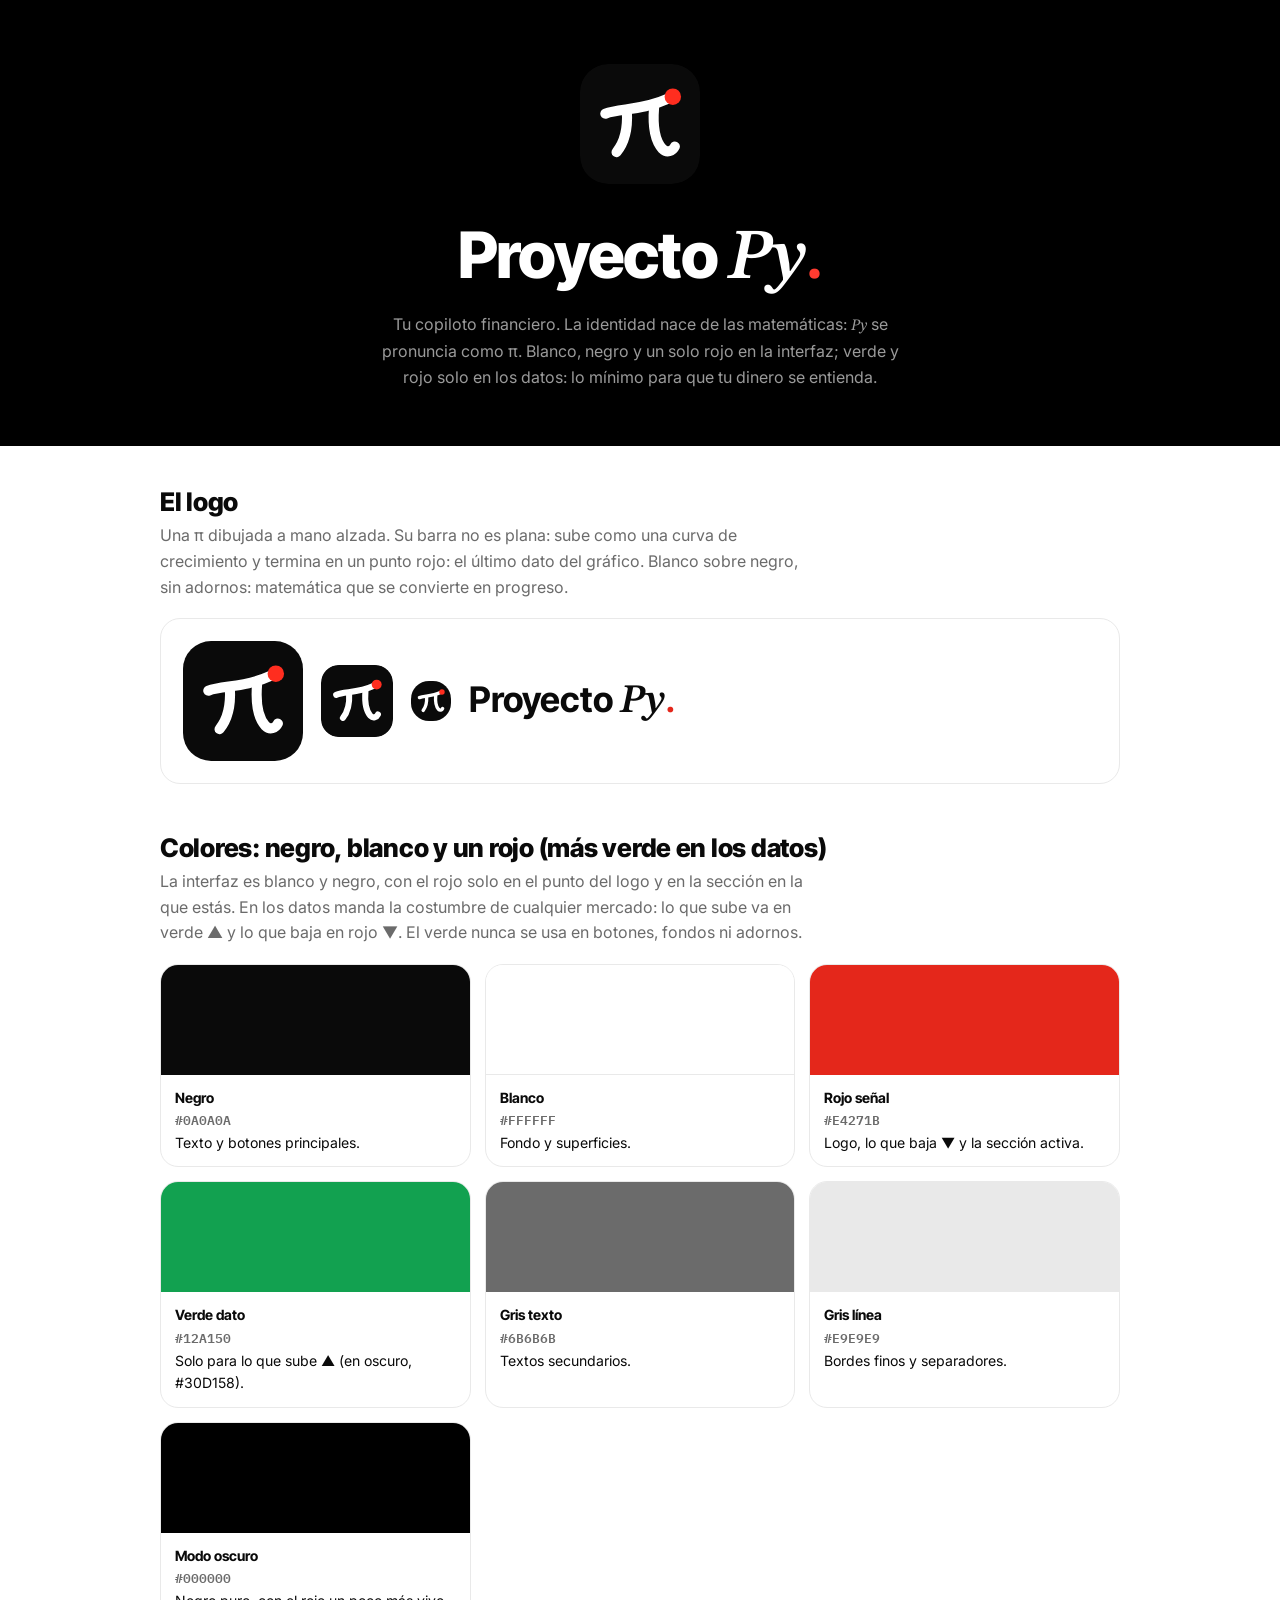
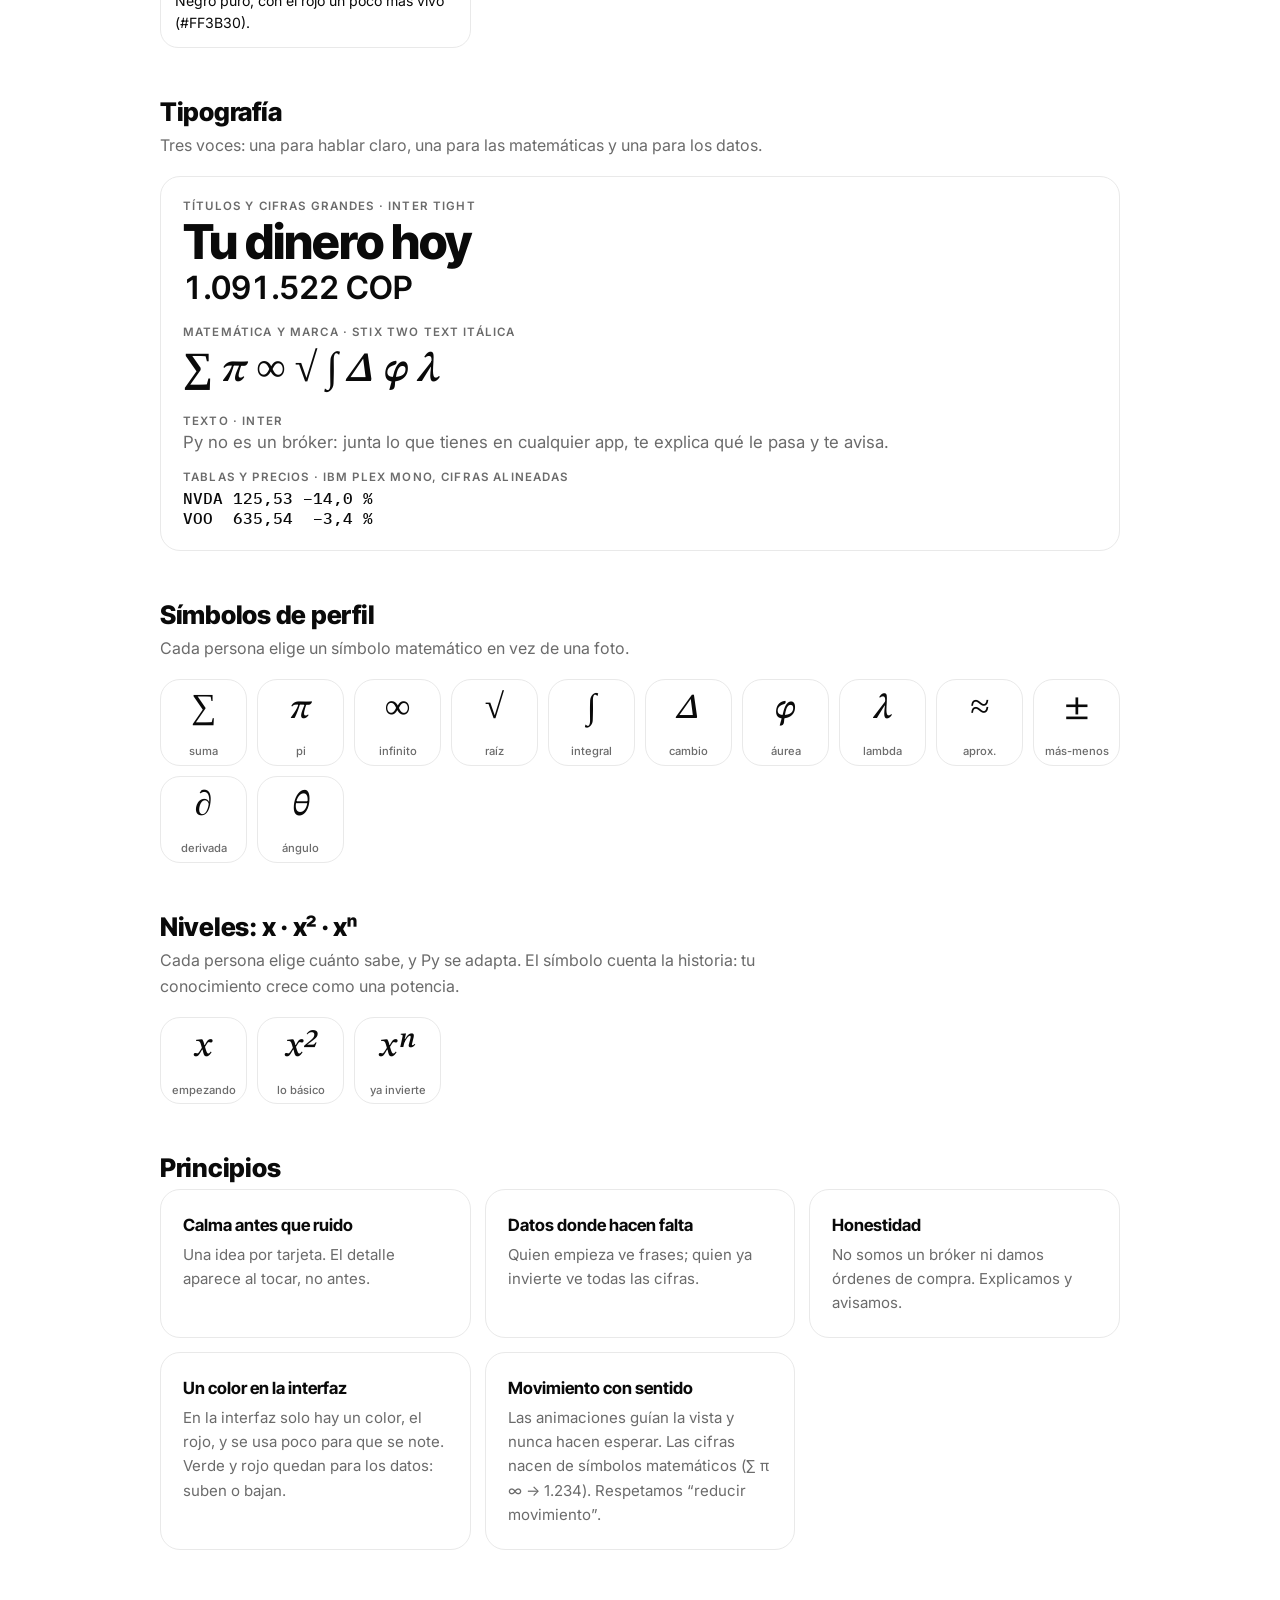
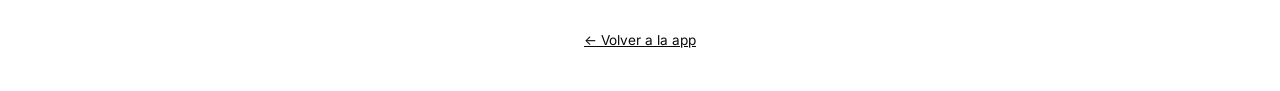
==== commit b3926394: "Verde para lo que sube, máquina del tiempo de hasta 60 años, diccionario de la esquina, video de las" ====
--- a/app/marca.html
+++ b/app/marca.html
@@ -58,7 +58,7 @@
 <header class="hero">
   <img src="icon.svg" alt="Logo de Proyecto Py">
   <h1>Proyecto <em>Py</em></h1>
-  <p>Tu copiloto financiero. La identidad nace de las matemáticas: <em style="font-family:var(--math)">Py</em> se pronuncia como π. Blanco, negro y un solo rojo: lo mínimo para que tu dinero se entienda.</p>
+  <p>Tu copiloto financiero. La identidad nace de las matemáticas: <em style="font-family:var(--math)">Py</em> se pronuncia como π. Blanco, negro y un solo rojo en la interfaz; verde y rojo solo en los datos: lo mínimo para que tu dinero se entienda.</p>
 </header>
 <main>
   <section>
@@ -72,12 +72,13 @@
     </div>
   </section>
   <section>
-    <h2>Colores: negro, blanco y un rojo</h2>
-    <p class="lead">Casi todo es blanco y negro. El rojo aparece poco, y por eso cuando aparece significa algo: el punto del logo, lo que baja y la sección en la que estás. Lo que sube va en negro con ▲; no hace falta un verde.</p>
+    <h2>Colores: negro, blanco y un rojo (más verde en los datos)</h2>
+    <p class="lead">La interfaz es blanco y negro, con el rojo solo en el punto del logo y en la sección en la que estás. En los datos manda la costumbre de cualquier mercado: lo que sube va en verde ▲ y lo que baja en rojo ▼. El verde nunca se usa en botones, fondos ni adornos.</p>
     <div class="grid">
-      <div class="sw"><div style="background:#0a0a0a"></div><p><b>Negro</b><code>#0A0A0A</code><br>Texto, botones principales y lo que sube ▲.</p></div>
+      <div class="sw"><div style="background:#0a0a0a"></div><p><b>Negro</b><code>#0A0A0A</code><br>Texto y botones principales.</p></div>
       <div class="sw"><div style="background:#ffffff;border-bottom:1px solid #e9e9e9"></div><p><b>Blanco</b><code>#FFFFFF</code><br>Fondo y superficies.</p></div>
       <div class="sw"><div style="background:#e4271b"></div><p><b>Rojo señal</b><code>#E4271B</code><br>Logo, lo que baja ▼ y la sección activa.</p></div>
+      <div class="sw"><div style="background:#12a150"></div><p><b>Verde dato</b><code>#12A150</code><br>Solo para lo que sube ▲ (en oscuro, #30D158).</p></div>
       <div class="sw"><div style="background:#6b6b6b"></div><p><b>Gris texto</b><code>#6B6B6B</code><br>Textos secundarios.</p></div>
       <div class="sw"><div style="background:#e9e9e9"></div><p><b>Gris línea</b><code>#E9E9E9</code><br>Bordes finos y separadores.</p></div>
       <div class="sw"><div style="background:#000"></div><p><b>Modo oscuro</b><code>#000000</code><br>Negro puro, con el rojo un poco más vivo (#FF3B30).</p></div>
@@ -112,8 +113,8 @@
       <div class="card"><b>Calma antes que ruido</b><p>Una idea por tarjeta. El detalle aparece al tocar, no antes.</p></div>
       <div class="card"><b>Datos donde hacen falta</b><p>Quien empieza ve frases; quien ya invierte ve todas las cifras.</p></div>
       <div class="card"><b>Honestidad</b><p>No somos un bróker ni damos órdenes de compra. Explicamos y avisamos.</p></div>
-      <div class="card"><b>Un solo color</b><p>El rojo se usa poco para que, cuando aparezca, se note: lo que baja, la sección activa y el logo.</p></div>
-      <div class="card"><b>Movimiento con sentido</b><p>Las animaciones guían la vista y nunca hacen esperar. Respetamos “reducir movimiento”.</p></div>
+      <div class="card"><b>Un color en la interfaz</b><p>En la interfaz solo hay un color, el rojo, y se usa poco para que se note. Verde y rojo quedan para los datos: suben o bajan.</p></div>
+      <div class="card"><b>Movimiento con sentido</b><p>Las animaciones guían la vista y nunca hacen esperar. Las cifras nacen de símbolos matemáticos (∑ π ∞ → 1.234). Respetamos “reducir movimiento”.</p></div>
     </div>
   </section>
 </main>
